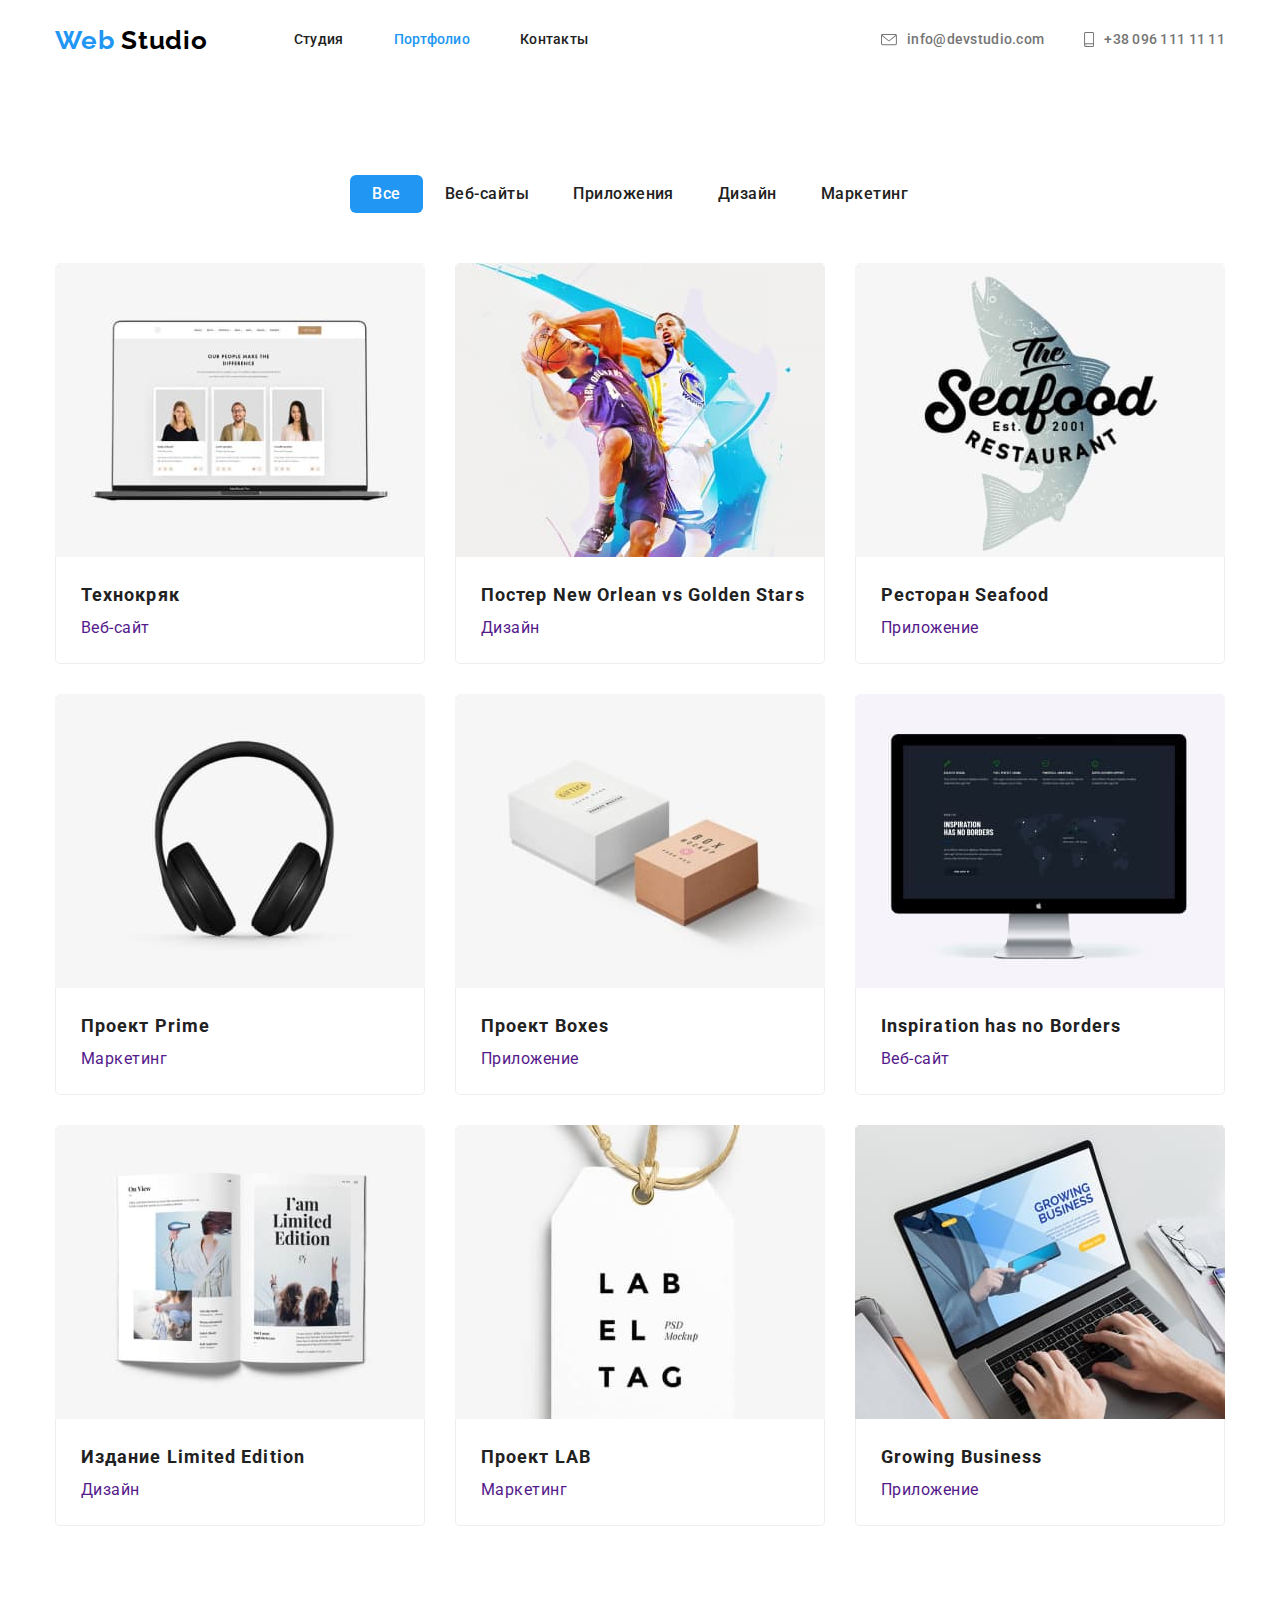
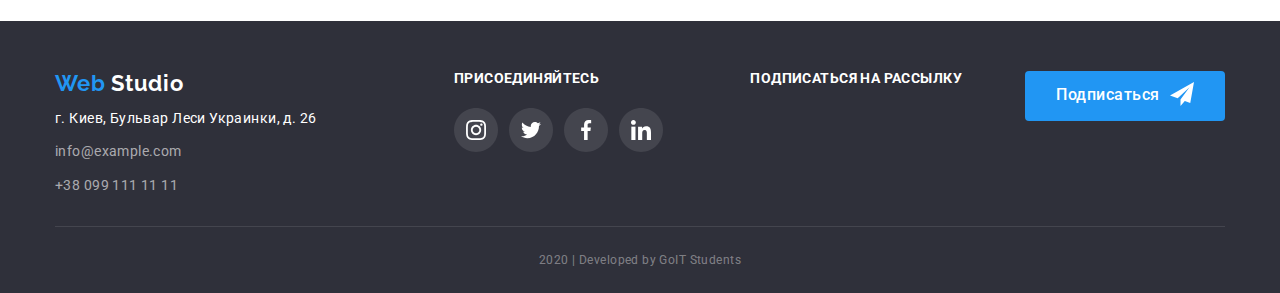
==== portfolio.html @ cca40d56 "постоянные клиенты на svg" ====
<!DOCTYPE html>
<html lang="ru">
  <head>
    <meta charset="UTF-8" />
    <meta name="viewport" content="width=device-width, initial-scale=1.0" />
    <title>Portfoliot</title>
    <link
      href="https://fonts.googleapis.com/css?family=Raleway:400,700&display=swap&subset=cyrillic"
      rel="stylesheet"
    />
    <link
      href="https://fonts.googleapis.com/css?family=Roboto:400,500,700,900&display=swap&subset=cyrillic"
      rel="stylesheet"
    />
    <link
      rel="stylesheet"
      href="https://cdnjs.cloudflare.com/ajax/libs/modern-normalize/0.6.0/modern-normalize.min.css"
    />

    <link rel="stylesheet" href="./css/main.css" />
  </head>

  <body>
    <!--шапка сайта-->
    <header>
      <div class="container main-nav">
        <nav class="logo-nav">
          <a href="./index.html" class="logo"
            ><span class="blue-logo">Web</span> Studio</a
          >
          <ul class="list site-nav">
            <li class="item"><a href="index.html" class="link">Студия</a></li>
            <li class="item">
              <a href="./portfolio.html" class="link current">Портфолио</a>
            </li>
            <li class="item"><a href="" class="link">Контакты</a></li>
          </ul>
        </nav>
        <ul class="list auth-nav">
          <li class="item">
            <!-- <img src="./images/envelope.svg" alt="Конверт" /> -->
            <a href="mailto:info@devstudio.com" class="link">
              <svg class="icon icon-envelope">
                <use href="./images/sprite.svg#icon-envelope"></use>
              </svg>
              info@devstudio.com
            </a>
          </li>
          <li class="item">
            <!-- <img src="./images/smartphone.svg" alt="Smartphone" /> -->
            <a href="tel:+380961111111" class="link">
              <svg class="icon icon-smartphone">
                <use href="./images/sprite.svg#icon-smartphone"></use>
              </svg>
              +38 096 111 11 11
            </a>
          </li>
        </ul>
      </div>
    </header>
    <main class="main-portfolio">
      <!-- потом сделаем невидтмым -->
      <!-- <h1 style="display: none;">Наши проекты</h1> -->
      <section>
        <!-- Фильтры -->
        <ul class="list container button-filter">
          <li><button type="button" class="button primary">Все</button></li>
          <li>
            <button type="button" class="button secondary">Веб-сайты</button>
          </li>
          <li>
            <button type="button" class="button secondary">Приложения</button>
          </li>
          <li>
            <button type="button" class="button secondary">Дизайн</button>
          </li>
          <li>
            <button type="button" class="button secondary">Маркетинг</button>
          </li>
        </ul>
        <!-- Проекты -->
        <ul class="list container projects">
          <li class="project-item">
            <a href="">
              <img src="./images/project-1.jpg" alt="laptop" width="370" />
              <div>
                <h2 class="project-title">Технокряк</h2>
                <p class="kind-work">Веб-сайт</p>
                <p class="description-project visually-hidden">
                  Технокряк это современная площадка распространения
                  коронавируса. Компании используют эту платформу для цифрового
                  шпионажа и атак на защищённые сервера конкурентов.
                </p>
              </div>
            </a>
          </li>
          <li class="project-item">
            <a href="">
              <img src="./images/project-2.jpg" alt="<Баскетбол>" width="370" />
              <div>
                <h2 class="project-title">Постер New Orlean vs Golden Stars</h2>
                <p class="kind-work">Дизайн</p>
                <p class="description-project visually-hidden">
                  Технокряк это современная площадка распространения
                  коронавируса. Компании используют эту платформу для цифрового
                  шпионажа и атак на защищённые сервера конкурентов.
                </p>
              </div>
            </a>
          </li>
          <li class="project-item">
            <a href="">
              <img
                src="./images/project-3.jpg"
                alt="logo Seafood"
                width="370"
              />
              <div>
                <h2 class="project-title">Ресторан Seafood</h2>
                <p class="kind-work">Приложение</p>
                <p class="description-project visually-hidden">
                  Технокряк это современная площадка распространения
                  коронавируса. Компании используют эту платформу для цифрового
                  шпионажа и атак на защищённые сервера конкурентов.
                </p>
              </div>
            </a>
          </li>
          <li class="project-item">
            <a href="">
              <img src="./images/project-4.jpg" alt="Наушники" width="370" />
              <div>
                <h2 class="project-title">Проект Prime</h2>
                <p class="kind-work">Маркетинг</p>
                <p class="description-project visually-hidden">
                  Технокряк это современная площадка распространения
                  коронавируса. Компании используют эту платформу для цифрового
                  шпионажа и атак на защищённые сервера конкурентов.
                </p>
              </div>
            </a>
          </li>
          <li class="project-item">
            <a href="">
              <img src="./images/project-5.jpg" alt="Коробки" width="370" />
              <div>
                <h2 class="project-title">Проект Boxes</h2>
                <p class="kind-work">Приложение</p>
                <p class="description-project visually-hidden">
                  Технокряк это современная площадка распространения
                  коронавируса. Компании используют эту платформу для цифрового
                  шпионажа и атак на защищённые сервера конкурентов.
                </p>
              </div>
            </a>
          </li>
          <li class="project-item">
            <a href="">
              <img src="./images/project-6.jpg" alt="Монитор" width="370" />
              <div>
                <h2 class="project-title">Inspiration has no Borders</h2>
                <p class="kind-work">Веб-сайт</p>
                <p class="description-project visually-hidden">
                  Технокряк это современная площадка распространения
                  коронавируса. Компании используют эту платформу для цифрового
                  шпионажа и атак на защищённые сервера конкурентов.
                </p>
              </div>
            </a>
          </li>
          <li class="project-item">
            <a href="">
              <img
                src="./images/project-7.jpg"
                alt="Открытая книга"
                width="370"
              />
              <div>
                <h2 class="project-title">Издание Limited Edition</h2>
                <p class="kind-work">Дизайн</p>
                <p class="description-project visually-hidden">
                  Технокряк это современная площадка распространения
                  коронавируса. Компании используют эту платформу для цифрового
                  шпионажа и атак на защищённые сервера конкурентов.
                </p>
              </div>
            </a>
          </li>
          <li class="project-item">
            <a href="">
              <img src="./images/project-8.jpg" alt="Стикер" width="370" />
              <div>
                <h2 class="project-title">Проект LAB</h2>
                <p class="kind-work">Маркетинг</p>
                <p class="description-project visually-hidden">
                  Технокряк это современная площадка распространения
                  коронавируса. Компании используют эту платформу для цифрового
                  шпионажа и атак на защищённые сервера конкурентов.
                </p>
              </div>
            </a>
          </li>
          <li class="project-item">
            <a href="">
              <img
                src="./images/project-9.jpg"
                alt="Руки на клаве"
                width="370"
              />
              <div>
                <h2 class="project-title">Growing Business</h2>
                <p class="kind-work">Приложение</p>
                <p class="description-project visually-hidden">
                  Технокряк это современная площадка распространения
                  коронавируса. Компании используют эту платформу для цифрового
                  шпионажа и атак на защищённые сервера конкурентов.
                </p>
              </div>
            </a>
          </li>
        </ul>
      </section>
    </main>
    <footer>
      <div class="container basement">
        <section>
          <a href="./index.html" class="logo">
            <h3 class="down"><span class="blue-logo">Web</span> Studio</h3>
          </a>
          <address>
            <p>г. Киев, Бульвар Леси Украинки, д. 26</p>
            <p class="link-color">
              <a href="mailto:info@example.com">info@example.com</a>
            </p>
            <p class="link-color">
              <a href="tel:+380991111111">+38 099 111 11 11</a>
            </p>
          </address>
        </section>
        <section>
          <h3 class="follow">присоединяйтесь</h3>
          <ul class="list network-icon">
            <li class="item">
              <a
                href="https://www.instagram.com/"
                aria-label="Ссылка на Instagram"
                target="_blank"
                ><img src="./images/instagram2.svg" alt="Instagram"
              /></a>
            </li>
            <li class="item">
              <a
                href="https://www.twitter.com/"
                aria-label="Ссылка на Twitter"
                target="_blank"
                ><img src="./images/twitter-3.svg" alt="twitter"
              /></a>
            </li>
            <li class="item">
              <a
                href="https://www.facebook.com/"
                aria-label="Ссылка на Facebook"
                target="_blank"
                ><img src="./images/facebook2.svg" alt="facebook"
              /></a>
            </li>
            <li class="item">
              <a
                href="https://www.linkedin.com/"
                aria-label="Ссылка на LinkedIn"
                target="_blank"
                ><img src="./images/linkedin2.svg" alt="linkedin"
              /></a>
            </li>
          </ul>
        </section>
        <section class="join">
          <h3 class="follow">подписаться на рассылку</h3>
          <button type="button" class="button primary button-f">
            <span class="batton-port">Подписаться</span
            ><img src="./images/icon-twitter.svg" alt="plane" />
          </button>
        </section>
      </div>

      <p class="copiright">2020 | Developed by GoIT Students</p>
    </footer>
  </body>
</html>
---- css/main.css ----
html {
  box-sizing: border-box;
}
*,
*::before,
*::after {
  box-sizing: border-box;
}
:root {
  --primary-text-color: #757575;
  --title-text-color: #212121;
  --accent-color: #2196f3;
  --primary-white-color: #ffffff;
  --logo-black-color: #000000;
  --background-color: rgba(47, 48, 58, 0.8);
  --background-color-project: rgba(33, 150, 243, 0.9);
  --copiright--color: rgba(255, 255, 255, 0.4);
  --link-contacts-color: rgba(255, 255, 255, 0.6);
  --border-secondary-color: #afb1b8;
}

body {
  margin: 0;

  background-color: var(--primary-white-color);
  color: var(--primary-text-color);

  font-family: Roboto, sans-serif;
  font-weight: 400;
  font-size: 14px;
  line-height: 1.71;
  letter-spacing: 0.03em;
}

footer {
  padding-bottom: 21px;

  margin-left: auto;
  margin-right: auto;
  /* width: 1230px; */

  background-color: #2f303a;
}
a {
  text-decoration: none;
}

/* Site nav */
.list.site-nav {
  display: flex;
  align-items: center;
}

.site-nav .link {
  display: block;
  padding-top: 32px;
  padding-bottom: 32px;

  color: var(--title-text-color);

  font-weight: 500;
  font-size: 14px;
  line-height: 1.14;
  letter-spacing: 0.02em;
}

/* .site-nav .item {
  background-color: tomato;
} */
.site-nav .item:not(:last-child) {
  margin-right: 50px;
}
.list.auth-nav a.link {
  vertical-align: text-top;
}

.site-nav .link:hover,
.site-nav .link:focus {
  color: var(--accent-color);
}

.site-nav .link.current {
  color: var(--accent-color);
}
img {
  margin: 0;
  /* margin-bottom: -7px; */
}

.list {
  margin-top: 0;
  margin-bottom: 0;
  padding: 0;

  list-style: none;
}

.container {
  margin-left: auto;
  margin-right: auto;
  padding: 0;
  width: 1200px;
  padding-left: 15px;
  padding-right: 15px;
  /* outline: 2px solid tomato; */
}

.logo {
  color: var(--logo-black-color);

  font-family: Raleway, sans-serif;
  font-weight: 700;
  font-size: 26px;
  line-height: 1.19;
  letter-spacing: 0.03em;
}
.logo-nav > .logo {
  margin-right: 86px;
}

.blue-logo {
  color: var(--accent-color);
}
.logo:hover {
  color: var(--accent-color);
}
.title {
  margin-top: 0;
  margin-bottom: 0;

  color: var(--title-text-color);

  font-weight: 700;
  font-size: 14px;
  line-height: 1.42;
  letter-spacing: 0.03em;
  text-transform: uppercase;
}

.list p {
  margin-top: 0;
  margin-bottom: 0;
}

/* Hero */

.hero {
  text-align: center;

  max-width: 1600px;
  height: 600px;
  margin-left: auto;
  margin-right: auto;
  background-image: linear-gradient(
      to right,
      rgba(47, 48, 58, 0.8),
      rgba(47, 48, 58, 0.8)
    ),
    url("../images/overlay-img.jpg");
  background-repeat: no-repeat;
  background-position: center;
  background-size: cover;
  /* background-color: grey; */
}
.hero > div {
  margin-left: auto;
  margin-right: auto;
  padding-top: 200px;
  padding-bottom: 200px;

  width: 1200 px;
}

.hero-title {
  margin-top: 0;
  margin-bottom: 40px;

  color: var(--primary-white-color);

  font-weight: 900;
  font-size: 44px;
  line-height: 1.36;
  /* text-align: center; */
  letter-spacing: 0.06em;
  text-transform: uppercase;
}

.hero-button.primary {
  display: inline-block;
  border: 1px solid transparent;
  border-radius: 4px;
  padding: 11px 34px;

  min-width: 200px;
  height: 50px;

  color: var(--primary-white-color);
  background-color: var(--accent-color);
  border: none;

  font-weight: 700;
  font-size: 16px;
  line-height: 1.87;
  letter-spacing: 0.06em;
}

/* auth-nav */

.auth-nav .item {
  display: block;
  margin-right: 30px;
}
.auth-nav .item:last-child {
  margin-right: 0;
}

.auth-nav {
  display: flex;
  align-items: center;

  font-weight: 500;
  font-size: 14px;
  line-height: 1.14;
  letter-spacing: 0.02em;
}
.auth-nav .link {
  display: flex;
  align-items: center;

  fill: var(--primary-text-color);
  color: var(--primary-text-color);
  margin-left: 10px;
  padding-top: 32px;
  padding-bottom: 32px;
}

.icon {
  margin-right: 10px;
}

.auth-nav .link:hover {
  color: var(--accent-color);
  fill: var(--accent-color);
}

.icon-envelope {
  width: 16px;
  height: 12px;
}
.icon-smartphone {
  width: 10px;
  height: 15px;
}
.icon-features {
  width: 70px;
  height: 70px;

    display: block;
    margin-left: auto;
  margin-right: auto;
  margin-bottom: 55px;
}
/* .img-hover {
  width: 278px;
  height: 120px;
  border-radius: 4px;
  bottom: auto;
  display: inline-block;
  margin-bottom: 30px; */
  /* text-align: center; */
}

/* .img-hover:hover {
  background-color: var(--accent-color);
} */
.img-hover > img {
  display: inline-block;
  padding: 25px 104px;
}

main section:nth-child(2) {
  padding-top: 94px;
  padding-bottom: 94px;
}
.features-li {
  display: flex;
  justify-content: space-between;
  align-items: center;

  padding-top: 25px;
}
.title.big {
  margin-bottom: 55px;

  font-weight: 700;
  font-size: 36px;
  line-height: 1.17;
  text-align: center;
  letter-spacing: 0.03em;
}

.works img {
  display: block;
}

.applications {
  margin-top: 0px;
  margin-bottom: 0;
  padding-top: 25px;
  padding-bottom: 25px;
  border-bottom-left-radius: 4px;
  border-bottom-right-radius: 4px;

  color: var(--primary-white-color);
  background-color: var(--background-color);

  font-weight: 700;
  font-size: 14px;
  line-height: 1.14;
  text-align: center;
  letter-spacing: 0.03em;
  text-transform: uppercase;
}
.features-li li {
  width: 278px;
}
.features-title {
  /* visibility: hidden; */
  margin-top: 0;
  margin-bottom: 0;
}
.title-item {
  margin-bottom: 15px;
}

main section:nth-child(3) {
  padding-bottom: 94px;
}

.works {
  display: flex;
  align-items: center;
  justify-content: space-between;
}
.works > li {
  width: 370px;
}

main section:nth-child(4) {
  padding-top: 94px;
  padding-bottom: 94px;
}

.our-team {
  display: flex;
  justify-content: space-between;
  align-items: center;
}
.title.big.team {
  margin-bottom: 60px;
}

.employer {
  padding-bottom: 30px;
  /* height: 422px; */
  width: 270px;
  text-align: center;

  box-shadow: 0px 2px 1px rgba(0, 0, 0, 0.2), 0px 1px 1px rgba(0, 0, 0, 0.14),
    0px 1px 3px rgba(0, 0, 0, 0.12);
  border-radius: 4px;
}

.employer > img {
  margin-bottom: 30px;
}

.title.teamate {
  margin-bottom: 10px;

  font-weight: 500;
  font-size: 16px;
  line-height: 1.19;
  letter-spacing: 0.03em;
}

.social-nets {
  display: flex;
  align-items: center;
  justify-content: space-evenly;
}
.net-image{
  display: flex;
  align-items: center;
  justify-content: center;
  width: 44px;
  height: 44px;
  background-color: transparent;
  fill: #afb1b8;

  border-radius: 50%;
  }
.icon-socialnet{
    width: 20px;
    height: 20px;
  }
.social-nets .net-image:hover{
  background-color: #2196F3;
  fill: #fff;
}
main section:nth-child(5) {
  padding-top: 94px;
  padding-bottom: 94px;
}
.client-list {
  display: flex;
  align-items: center;
  justify-content: space-between;
}
.title.big.clients {
  margin-bottom: 55px;
}

.client-list .item .item__link {
  display: flex;
  align-items: center;
  justify-content: center;

  border: 1px solid;
  border-color: var(--border-secondary-color);
  fill:var(--border-secondary-color) ;
  border-radius: 4px;

  width: 170px;
  height: 90px;
 }
 .client-list .item .item__link:hover{
fill: var(--accent-color);
border-color:var(--accent-color) ;
 }
.icon-logo-1{
  width: 45px;
}
.icon-logo-2{
  width: 40px;
}
.icon-logo-3{
  width: 41px;
}
.icon-logo-4{
  width: 80px;
}
.icon-logo-5{
  width: 59px;
}
.icon-logo-6{
  width: 89px;
}


.basement {
  display: flex;
  justify-content: space-between;

  padding-top: 50px;
  
  margin-bottom: 28px;
}

.cl footer a,
p,
h3 {
  margin-top: 0px;
  margin-bottom: 0px;
}

h3.down {
  margin-bottom: 10px;

  color: var(--primary-white-color);

  font-size: 22px;
  line-height: 1.18;
}
address {
  font-style: normal;
}

/* Работает */
address p {
  margin-bottom: 10px;
}
address p:first-child {
  color: var(--primary-white-color);
}
address p:last-child {
  margin-bottom: 0px;

  color: var(--primary-white-color);
}
.basement section:nth-child(2) {
  margin-right: -50px;
}

.network-icon {
  display: flex;
  align-items: center;
}
.network-icon .item:not(:last-child) {
  margin-right: 11px;
}
.link-color a {
  font-family: Roboto;
  font-weight: 400;
  font-size: 14px;
  line-height: 1.71;
  letter-spacing: 0.03em;

  color: var(--link-contacts-color);
}
.join {
  display: flex;
  /* align-items: center; */
}
.follow {
  margin-bottom: 21px;
  margin-top: 0px;
  margin-right: 63px;

  color: var(--primary-white-color);

  font-weight: 700;
  font-size: 14px;
  line-height: 1.14;
  letter-spacing: 0.03em;
  text-transform: uppercase;
}
.follow-sign {
  margin-bottom: 0px;
}
.copiright {
  padding-top: 21px;

  font-size: 12px;
  line-height: 2;
  text-align: center;

  color: var(--copiright--color);
}
footer > p {
  border-top: 1px solid rgba(255, 255, 255, 0.1);
  max-width: 1170px;
  margin-left: auto;
  margin-right: auto;
}

.project-item {
  margin-bottom: 30px;
  /* padding-bottom: 20px; */
  width: 370px;
  /* height: 404px; */
  /* border-radius: 5px;
  border: 1px solid#EEEEEE; */
}
.project-item:hover {
  box-shadow: 1px 4px 6px rgba(0, 0, 0, 0.16), 0px 4px 4px rgba(0, 0, 0, 0.06),
    0px 1px 1px rgba(0, 0, 0, 0.12);
}
.project-item div {
  border-bottom-left-radius: 5px;
  border-bottom-right-radius: 5px;
  border-bottom: 1px solid#EEEEEE;
  border-right: 1px solid#EEEEEE;
  border-left: 1px solid#EEEEEE;
  padding-top: 20px;
  padding-bottom: 20px;
}

.project-title {
  margin-bottom: 5px;
  margin-left: 25px;

  color: var(--title-text-color);

  font-weight: 700;
  font-size: 18px;
  line-height: 2;
  letter-spacing: 0.06em;
}
.project-item h2.project-title {
  margin-top: 0px;
  margin-bottom: 0;
}
.project-item img {
  display: block;
  /* margin-bottom: 20px; */
}

p.kind-work {
  margin-left: 25px;

  font-size: 16px;
  line-height: 1.87;
  letter-spacing: 0.03em;
}
.description-project {
  /* visibility: hidden; */

  margin-left: 25px;

  color: var(--primary-white-color);
  background-color: var(--background-color-project);
}
/* Button */

.button {
  display: inline-block;
  border: 1px solid transparent;
  border-radius: 6px;
  padding: 6px 22px;
  min-width: 73px;

  color: var(--title-text-color);
  background-color: var(--primary-white-color);
}

.button.primary {
  color: var(--primary-white-color);
  background-color: var(--accent-color);
  border: none;

  font-weight: 500;
  font-size: 16px;
  line-height: 1.62;
  text-align: center;
  letter-spacing: 0.03em;
}

.button.secondary {
  color: var(--title-text-color);
  background-color: var(--primary-white-color);
  border: none;

  font-family: Roboto;
  font-weight: 500;
  font-size: 16px;
  line-height: 1.62;
  text-align: center;
  letter-spacing: 0.03em;
}
.button-f {
  display: inline-block;
  border: 1px solid transparent;
  border-radius: 4px;
  padding: 11px 25px;

  width: 200px;
  height: 50px;

  color: var(--primary-white-color);
  border: none;

  font-family: Roboto;
  font-weight: 900;
  font-size: 16px;
  line-height: 1.87;
  letter-spacing: 0.06em;
}
.batton-port {
  /* display: inline-block;
  margin-bottom: -10px; */
  vertical-align: top;
  margin-right: 10px;
}
.list .profession {
  margin-bottom: 30px;

  font-size: 16px;
  line-height: 1.19;
}
/* Main nav */

.main-nav {
  display: flex;
  align-items: center;
  justify-content: space-between;
}
.logo-nav {
  display: flex;
  align-items: center;
}
/* кнопки выбора фильтрв */
.button-filter {
  display: flex;
  align-items: center;
  justify-content: center;

  margin-bottom: 50px;
}

/* проекты */
.projects {
  display: flex;
  flex-wrap: wrap;
  align-items: stretch;
  justify-content: space-between;
}
main.main-portfolio {
  margin-top: 95px;
  margin-bottom: 95px;
  padding: 0;
}
.projects .project-item:nth-last-child(-n + 3) {
  margin-bottom: 0px;
}

/* Убирает єлемент из потока и прячет его */
.visually-hidden {
  position: absolute;
  width: 1px;
  height: 1px;
  margin: -1px;
  padding: 0;
  overflow: hidden;
  border: 0;
  clip: rect(0 0 0 0);
}
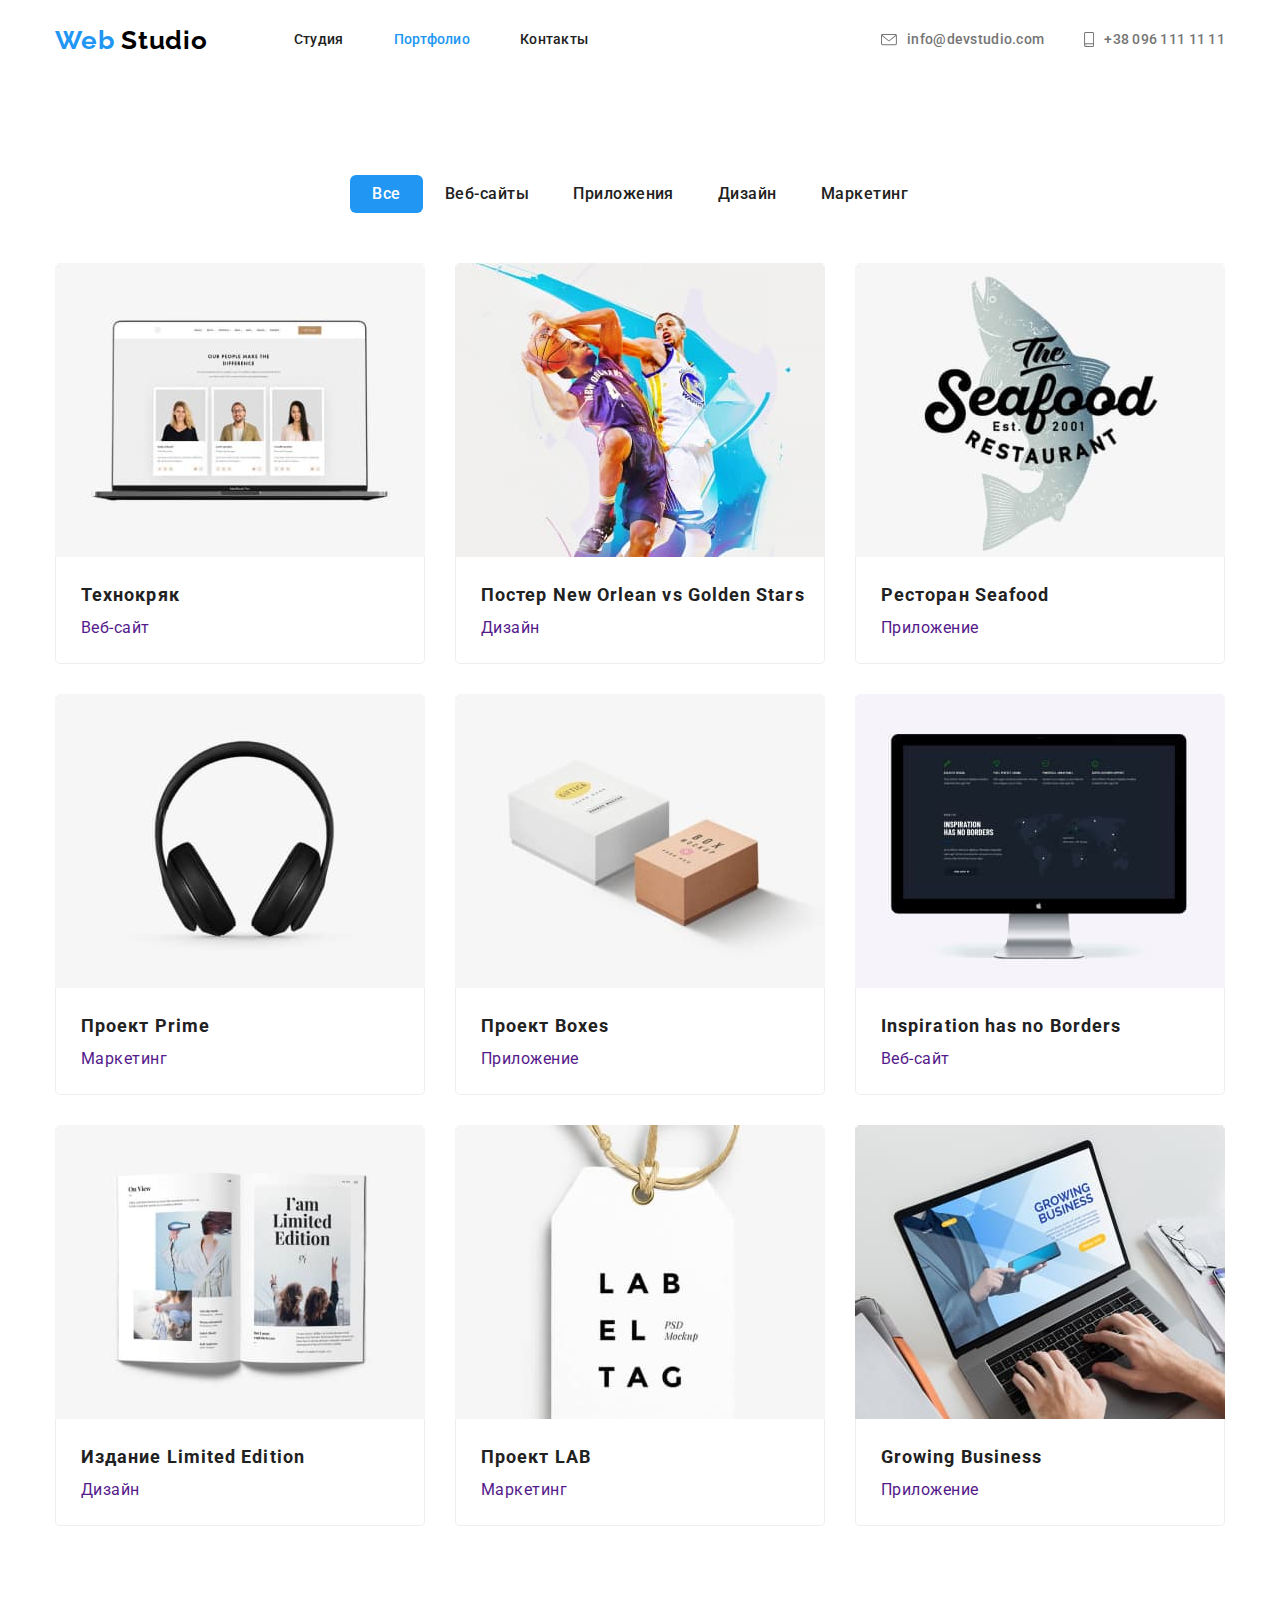
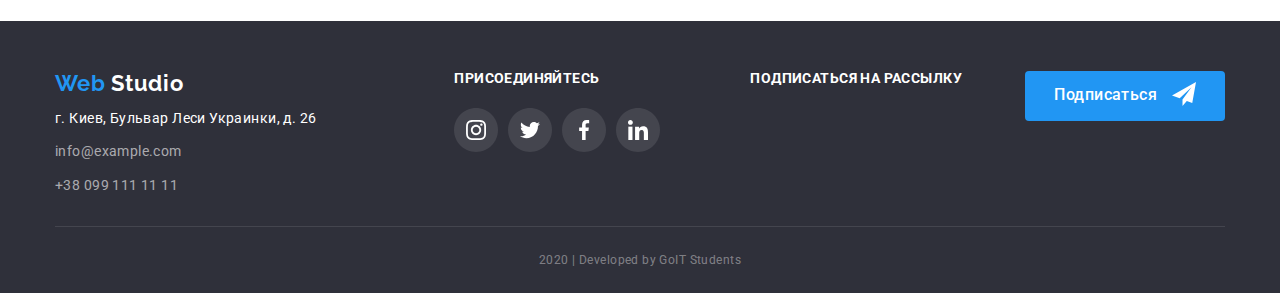
==== commit 2913b1f8: "svg finish" ====
--- a/portfolio.html
+++ b/portfolio.html
@@ -277,8 +277,10 @@
         <section class="join">
           <h3 class="follow">подписаться на рассылку</h3>
           <button type="button" class="button primary button-f">
-            <span class="batton-port">Подписаться</span
-            ><img src="./images/icon-twitter.svg" alt="plane" />
+            <span class="batton-port">Подписаться</span>
+            <svg class="icon-icon-send">
+              <use href="./images/sprite.svg#icon-icon-send"></use>
+            </svg>
           </button>
         </section>
       </div>
--- a/css/main.css
+++ b/css/main.css
@@ -357,12 +357,12 @@
   align-items: center;
 }
 .title.big.team {
-  margin-bottom: 60px;
+  margin-bottom: 50px;
 }
 
 .employer {
-  padding-bottom: 30px;
-  /* height: 422px; */
+  padding-bottom: 24px;
+  
   width: 270px;
   text-align: center;
 
@@ -461,7 +461,7 @@
 .basement {
   display: flex;
   justify-content: space-between;
-
+  
   padding-top: 50px;
   
   margin-bottom: 28px;
@@ -507,8 +507,19 @@
   align-items: center;
 }
 .network-icon .item:not(:last-child) {
-  margin-right: 11px;
-}
+  margin-right: 10px;
+}
+.net-image-footer{
+  display: flex;
+  align-items: center;
+  justify-content: center;
+  width: 44px;
+  height: 44px;
+  background-color: rgba(255, 255, 255, 0.1);
+  fill: #ffffff;
+
+  border-radius: 50%;
+  }
 .link-color a {
   font-family: Roboto;
   font-weight: 400;
@@ -534,6 +545,10 @@
   line-height: 1.14;
   letter-spacing: 0.03em;
   text-transform: uppercase;
+}
+.icon-icon-send{
+  width: 24px;
+  height: 24px;
 }
 .follow-sign {
   margin-bottom: 0px;
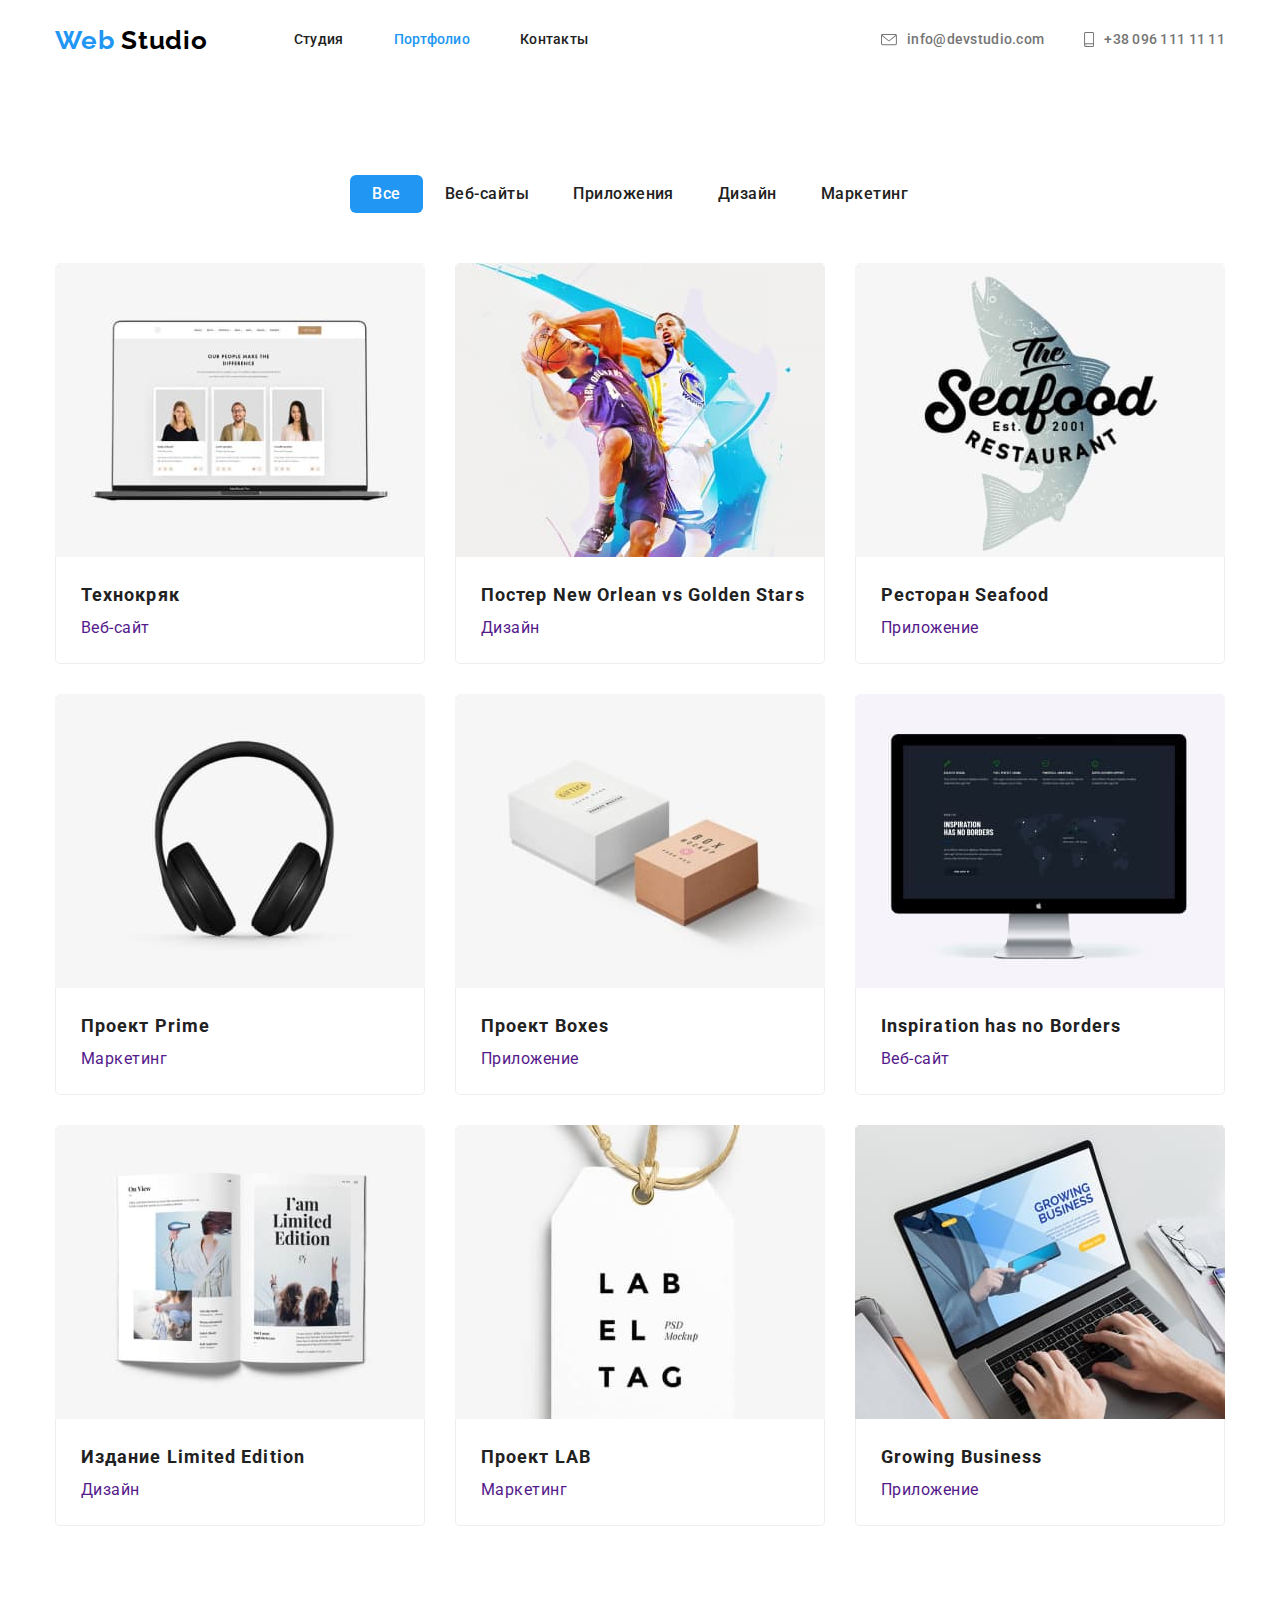
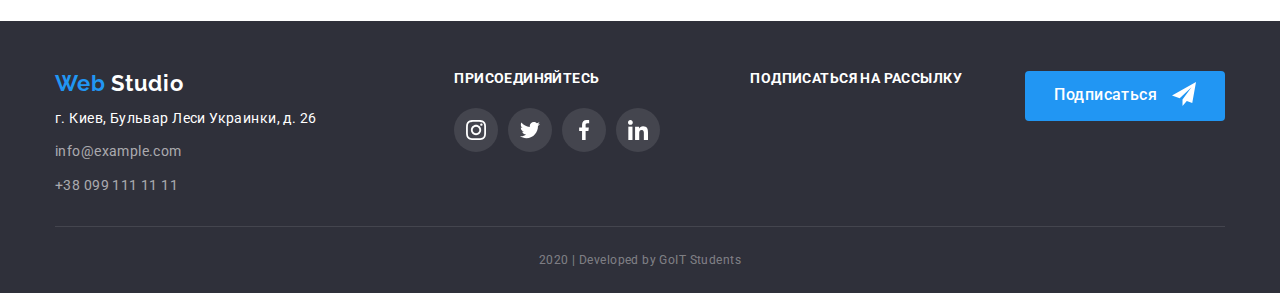
==== commit 03470fde: "опять" ====
--- a/portfolio.html
+++ b/portfolio.html
@@ -240,37 +240,62 @@
         <section>
           <h3 class="follow">присоединяйтесь</h3>
           <ul class="list network-icon">
-            <li class="item">
+            <li class="item social-nets">
               <a
                 href="https://www.instagram.com/"
                 aria-label="Ссылка на Instagram"
                 target="_blank"
-                ><img src="./images/instagram2.svg" alt="Instagram"
-              /></a>
+                class="net-image-footer"
+              >
+                <svg class="icon-socialnet">
+                  <use
+                    href="./images/sprite.svg#icon-instagram"
+                    alt="instagram"
+                  ></use>
+                </svg>
+              </a>
             </li>
             <li class="item">
               <a
                 href="https://www.twitter.com/"
                 aria-label="Ссылка на Twitter"
                 target="_blank"
-                ><img src="./images/twitter-3.svg" alt="twitter"
-              /></a>
+                class="net-image-footer"
+                ><svg class="icon-socialnet">
+                  <use
+                    href="./images/sprite.svg#icon-twitter"
+                    alt="twitter"
+                  ></use>
+                </svg>
+              </a>
             </li>
             <li class="item">
               <a
                 href="https://www.facebook.com/"
                 aria-label="Ссылка на Facebook"
                 target="_blank"
-                ><img src="./images/facebook2.svg" alt="facebook"
-              /></a>
+                class="net-image-footer"
+                ><svg class="icon-socialnet">
+                  <use
+                    href="./images/sprite.svg#icon-facebook"
+                    alt="facebook"
+                  ></use>
+                </svg>
+              </a>
             </li>
             <li class="item">
               <a
                 href="https://www.linkedin.com/"
                 aria-label="Ссылка на LinkedIn"
                 target="_blank"
-                ><img src="./images/linkedin2.svg" alt="linkedin"
-              /></a>
+                class="net-image-footer"
+                ><svg class="icon-socialnet">
+                  <use
+                    href="./images/sprite.svg#icon-linkedin"
+                    alt="linkedin"
+                  ></use>
+                </svg>
+              </a>
             </li>
           </ul>
         </section>
--- a/css/main.css
+++ b/css/main.css
@@ -520,6 +520,9 @@
 
   border-radius: 50%;
   }
+.net-image-footer:hover{
+    background-color: var(--accent-color);
+  }
 .link-color a {
   font-family: Roboto;
   font-weight: 400;
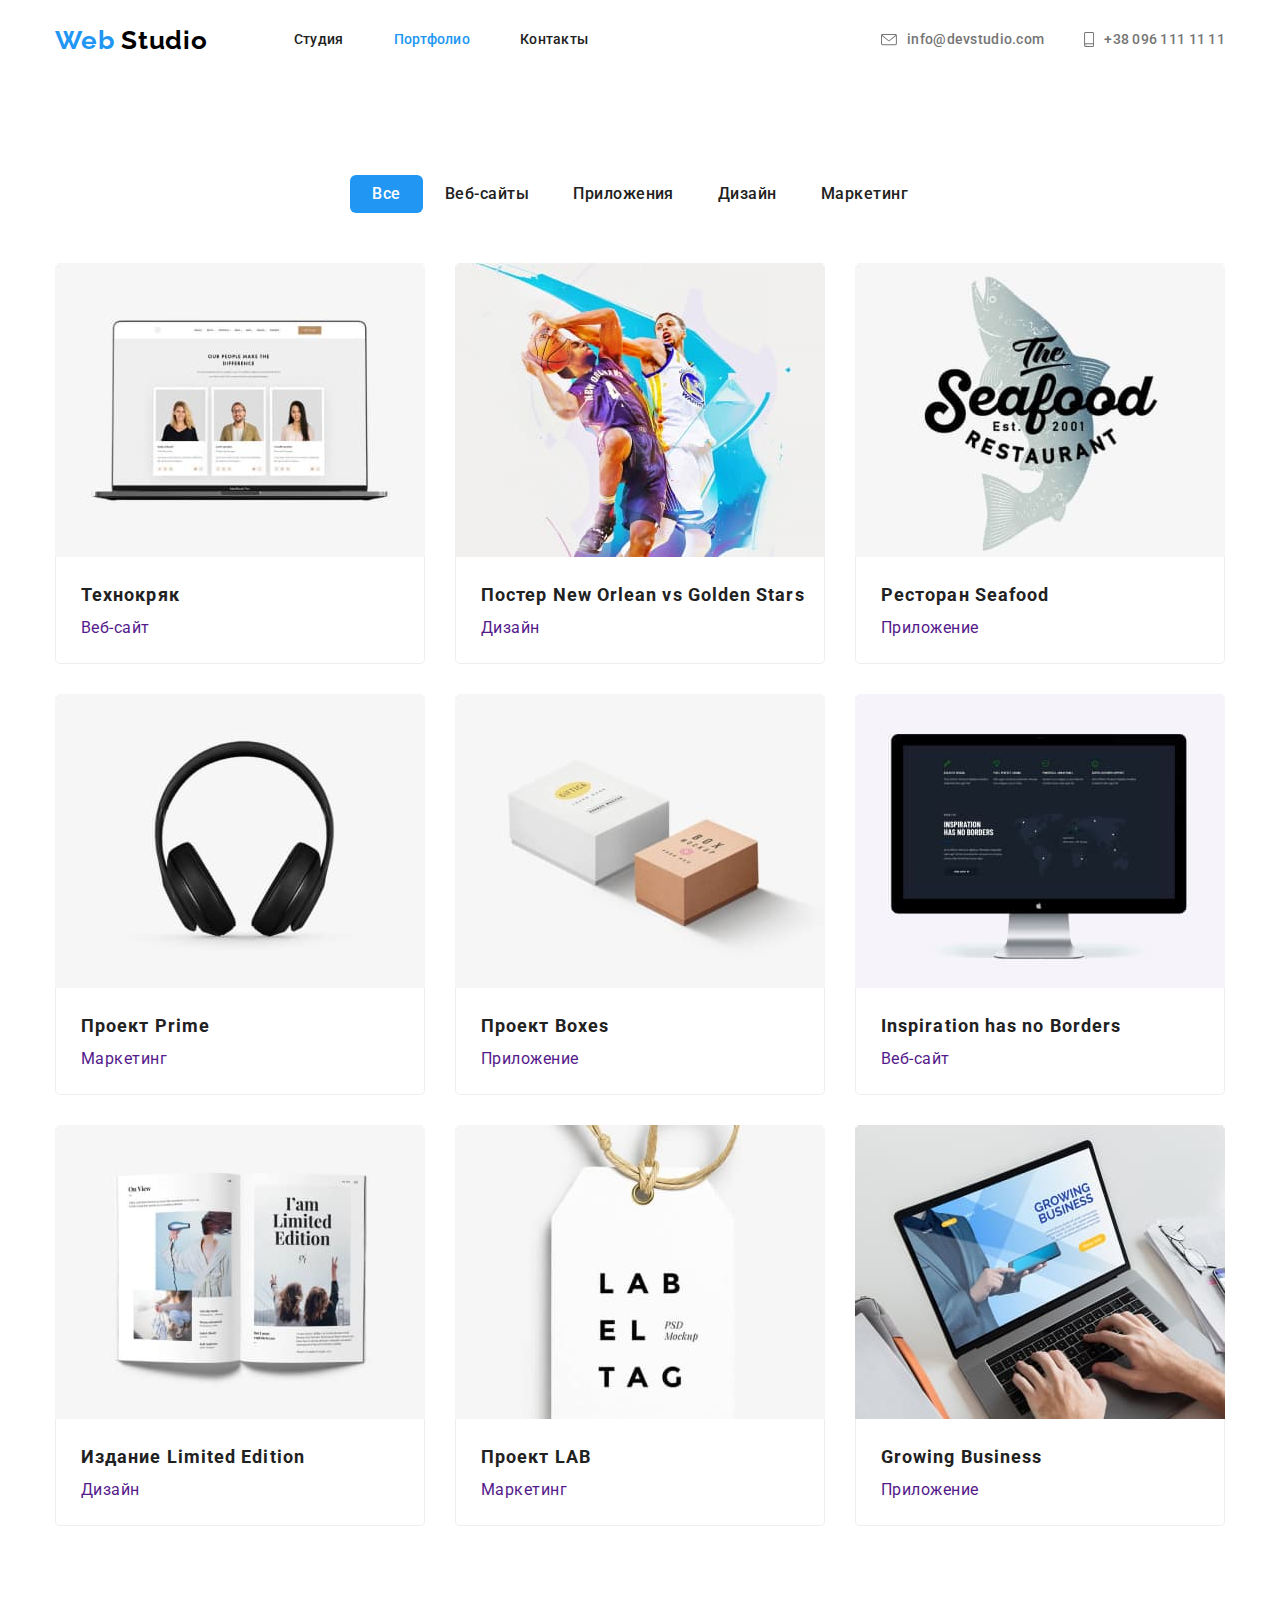
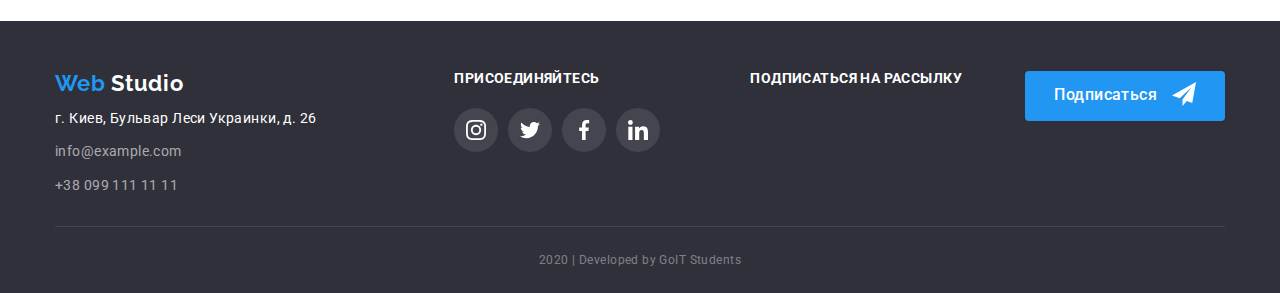
==== commit f75c5a0c: "после валидатора" ====
--- a/portfolio.html
+++ b/portfolio.html
@@ -248,10 +248,7 @@
                 class="net-image-footer"
               >
                 <svg class="icon-socialnet">
-                  <use
-                    href="./images/sprite.svg#icon-instagram"
-                    alt="instagram"
-                  ></use>
+                  <use href="./images/sprite.svg#icon-instagram"></use>
                 </svg>
               </a>
             </li>
@@ -262,10 +259,7 @@
                 target="_blank"
                 class="net-image-footer"
                 ><svg class="icon-socialnet">
-                  <use
-                    href="./images/sprite.svg#icon-twitter"
-                    alt="twitter"
-                  ></use>
+                  <use href="./images/sprite.svg#icon-twitter"></use>
                 </svg>
               </a>
             </li>
@@ -276,10 +270,7 @@
                 target="_blank"
                 class="net-image-footer"
                 ><svg class="icon-socialnet">
-                  <use
-                    href="./images/sprite.svg#icon-facebook"
-                    alt="facebook"
-                  ></use>
+                  <use href="./images/sprite.svg#icon-facebook"></use>
                 </svg>
               </a>
             </li>
@@ -290,10 +281,7 @@
                 target="_blank"
                 class="net-image-footer"
                 ><svg class="icon-socialnet">
-                  <use
-                    href="./images/sprite.svg#icon-linkedin"
-                    alt="linkedin"
-                  ></use>
+                  <use href="./images/sprite.svg#icon-linkedin"></use>
                 </svg>
               </a>
             </li>
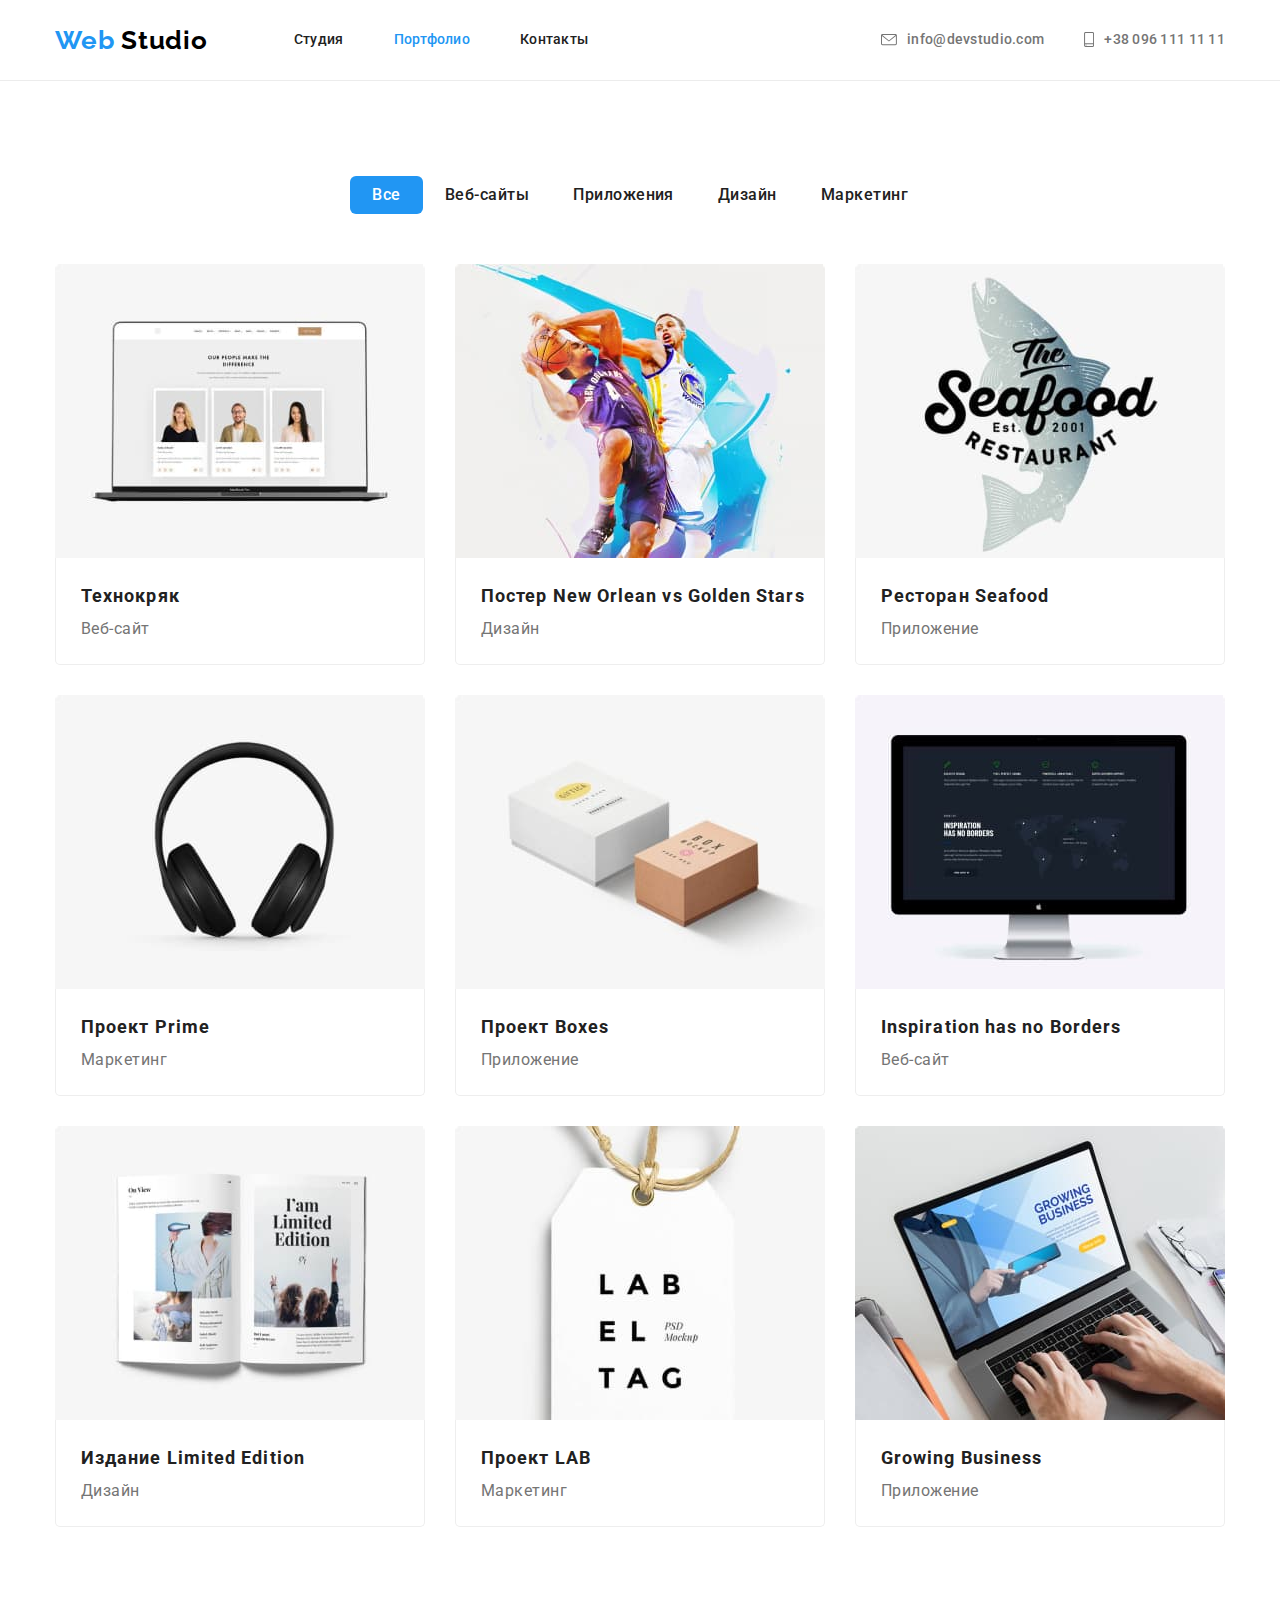
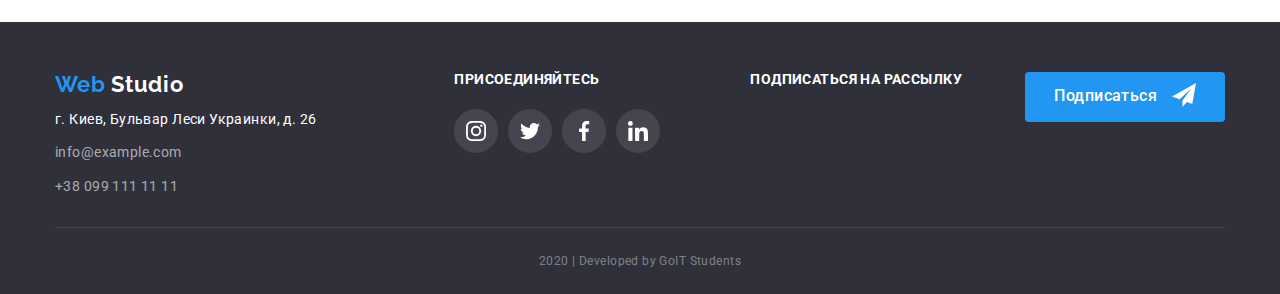
==== commit f32e1854: "2" ====
--- a/portfolio.html
+++ b/portfolio.html
@@ -22,7 +22,7 @@
 
   <body>
     <!--шапка сайта-->
-    <header>
+    <header class="header">
       <div class="container main-nav">
         <nav class="logo-nav">
           <a href="./index.html" class="logo"
--- a/css/main.css
+++ b/css/main.css
@@ -17,6 +17,7 @@
   --copiright--color: rgba(255, 255, 255, 0.4);
   --link-contacts-color: rgba(255, 255, 255, 0.6);
   --border-secondary-color: #afb1b8;
+  --background-grey-color: #f5f4fa;
 }
 
 body {
@@ -79,8 +80,24 @@
   color: var(--accent-color);
 }
 
+.bottom-line {
+  position: relative;
+}
+.line {
+  position: absolute;
+  bottom: 0;
+
+  width: 100%;
+  height: 4px;
+  border-radius: 2px;
+
+  background-color: var(--accent-color);
+}
+
 .site-nav .link.current {
   color: var(--accent-color);
+  /* border-bottom: 4px solid var(--accent-color);
+  border-bottom-right-radius: 2px; */
 }
 img {
   margin: 0;
@@ -94,7 +111,9 @@
 
   list-style: none;
 }
-
+.header {
+  border-bottom: 1px solid #ececec;
+}
 .container {
   margin-left: auto;
   margin-right: auto;
@@ -102,7 +121,6 @@
   width: 1200px;
   padding-left: 15px;
   padding-right: 15px;
-  /* outline: 2px solid tomato; */
 }
 
 .logo {
@@ -160,7 +178,6 @@
   background-repeat: no-repeat;
   background-position: center;
   background-size: cover;
-  /* background-color: grey; */
 }
 .hero > div {
   margin-left: auto;
@@ -180,7 +197,7 @@
   font-weight: 900;
   font-size: 44px;
   line-height: 1.36;
-  /* text-align: center; */
+
   letter-spacing: 0.06em;
   text-transform: uppercase;
 }
@@ -251,28 +268,28 @@
   width: 10px;
   height: 15px;
 }
+
+.item-features {
+  display: flex;
+  align-items: center;
+  justify-content: center;
+
+  width: 270px;
+  height: 120px;
+  margin-bottom: 30px;
+
+  border-radius: 4px;
+  background-color: var(--background-grey-color);
+}
 .icon-features {
   width: 70px;
   height: 70px;
 
-    display: block;
-    margin-left: auto;
+  /* display: block; */
+  /* margin-left: auto;
   margin-right: auto;
-  margin-bottom: 55px;
-}
-/* .img-hover {
-  width: 278px;
-  height: 120px;
-  border-radius: 4px;
-  bottom: auto;
-  display: inline-block;
-  margin-bottom: 30px; */
-  /* text-align: center; */
-}
-
-/* .img-hover:hover {
-  background-color: var(--accent-color);
-} */
+  margin-bottom: 55px; */
+}
 .img-hover > img {
   display: inline-block;
   padding: 25px 104px;
@@ -286,8 +303,6 @@
   display: flex;
   justify-content: space-between;
   align-items: center;
-
-  padding-top: 25px;
 }
 .title.big {
   margin-bottom: 55px;
@@ -322,10 +337,9 @@
   text-transform: uppercase;
 }
 .features-li li {
-  width: 278px;
+  width: 270px;
 }
 .features-title {
-  /* visibility: hidden; */
   margin-top: 0;
   margin-bottom: 0;
 }
@@ -362,7 +376,7 @@
 
 .employer {
   padding-bottom: 24px;
-  
+
   width: 270px;
   text-align: center;
 
@@ -389,7 +403,7 @@
   align-items: center;
   justify-content: space-evenly;
 }
-.net-image{
+.net-image {
   display: flex;
   align-items: center;
   justify-content: center;
@@ -399,13 +413,13 @@
   fill: #afb1b8;
 
   border-radius: 50%;
-  }
-.icon-socialnet{
-    width: 20px;
-    height: 20px;
-  }
-.social-nets .net-image:hover{
-  background-color: #2196F3;
+}
+.icon-socialnet {
+  width: 20px;
+  height: 20px;
+}
+.social-nets .net-image:hover {
+  background-color: #2196f3;
   fill: #fff;
 }
 main section:nth-child(5) {
@@ -428,42 +442,47 @@
 
   border: 1px solid;
   border-color: var(--border-secondary-color);
-  fill:var(--border-secondary-color) ;
+  fill: var(--border-secondary-color);
   border-radius: 4px;
 
   width: 170px;
   height: 90px;
- }
- .client-list .item .item__link:hover{
-fill: var(--accent-color);
-border-color:var(--accent-color) ;
- }
-.icon-logo-1{
+}
+.client-list .item .item__link:hover {
+  fill: var(--accent-color);
+  border-color: var(--accent-color);
+}
+.icon-logo-1 {
   width: 45px;
-}
-.icon-logo-2{
+  height: 50px;
+}
+.icon-logo-2 {
   width: 40px;
-}
-.icon-logo-3{
+  height: 52px;
+}
+.icon-logo-3 {
   width: 41px;
-}
-.icon-logo-4{
+  height: 43px;
+}
+.icon-logo-4 {
   width: 80px;
-}
-.icon-logo-5{
+  height: 43px;
+}
+.icon-logo-5 {
   width: 59px;
-}
-.icon-logo-6{
+  height: 47px;
+}
+.icon-logo-6 {
   width: 89px;
-}
-
+  height: 46px;
+}
 
 .basement {
   display: flex;
   justify-content: space-between;
-  
+
   padding-top: 50px;
-  
+
   margin-bottom: 28px;
 }
 
@@ -509,7 +528,7 @@
 .network-icon .item:not(:last-child) {
   margin-right: 10px;
 }
-.net-image-footer{
+.net-image-footer {
   display: flex;
   align-items: center;
   justify-content: center;
@@ -519,10 +538,10 @@
   fill: #ffffff;
 
   border-radius: 50%;
-  }
-.net-image-footer:hover{
-    background-color: var(--accent-color);
-  }
+}
+.net-image-footer:hover {
+  background-color: var(--accent-color);
+}
 .link-color a {
   font-family: Roboto;
   font-weight: 400;
@@ -549,7 +568,7 @@
   letter-spacing: 0.03em;
   text-transform: uppercase;
 }
-.icon-icon-send{
+.icon-icon-send {
   width: 24px;
   height: 24px;
 }
@@ -574,11 +593,8 @@
 
 .project-item {
   margin-bottom: 30px;
-  /* padding-bottom: 20px; */
+
   width: 370px;
-  /* height: 404px; */
-  /* border-radius: 5px;
-  border: 1px solid#EEEEEE; */
 }
 .project-item:hover {
   box-shadow: 1px 4px 6px rgba(0, 0, 0, 0.16), 0px 4px 4px rgba(0, 0, 0, 0.06),
@@ -611,7 +627,6 @@
 }
 .project-item img {
   display: block;
-  /* margin-bottom: 20px; */
 }
 
 p.kind-work {
@@ -620,10 +635,9 @@
   font-size: 16px;
   line-height: 1.87;
   letter-spacing: 0.03em;
+  color: var(--primary-text-color);
 }
 .description-project {
-  /* visibility: hidden; */
-
   margin-left: 25px;
 
   color: var(--primary-white-color);
@@ -685,8 +699,6 @@
   letter-spacing: 0.06em;
 }
 .batton-port {
-  /* display: inline-block;
-  margin-bottom: -10px; */
   vertical-align: top;
   margin-right: 10px;
 }
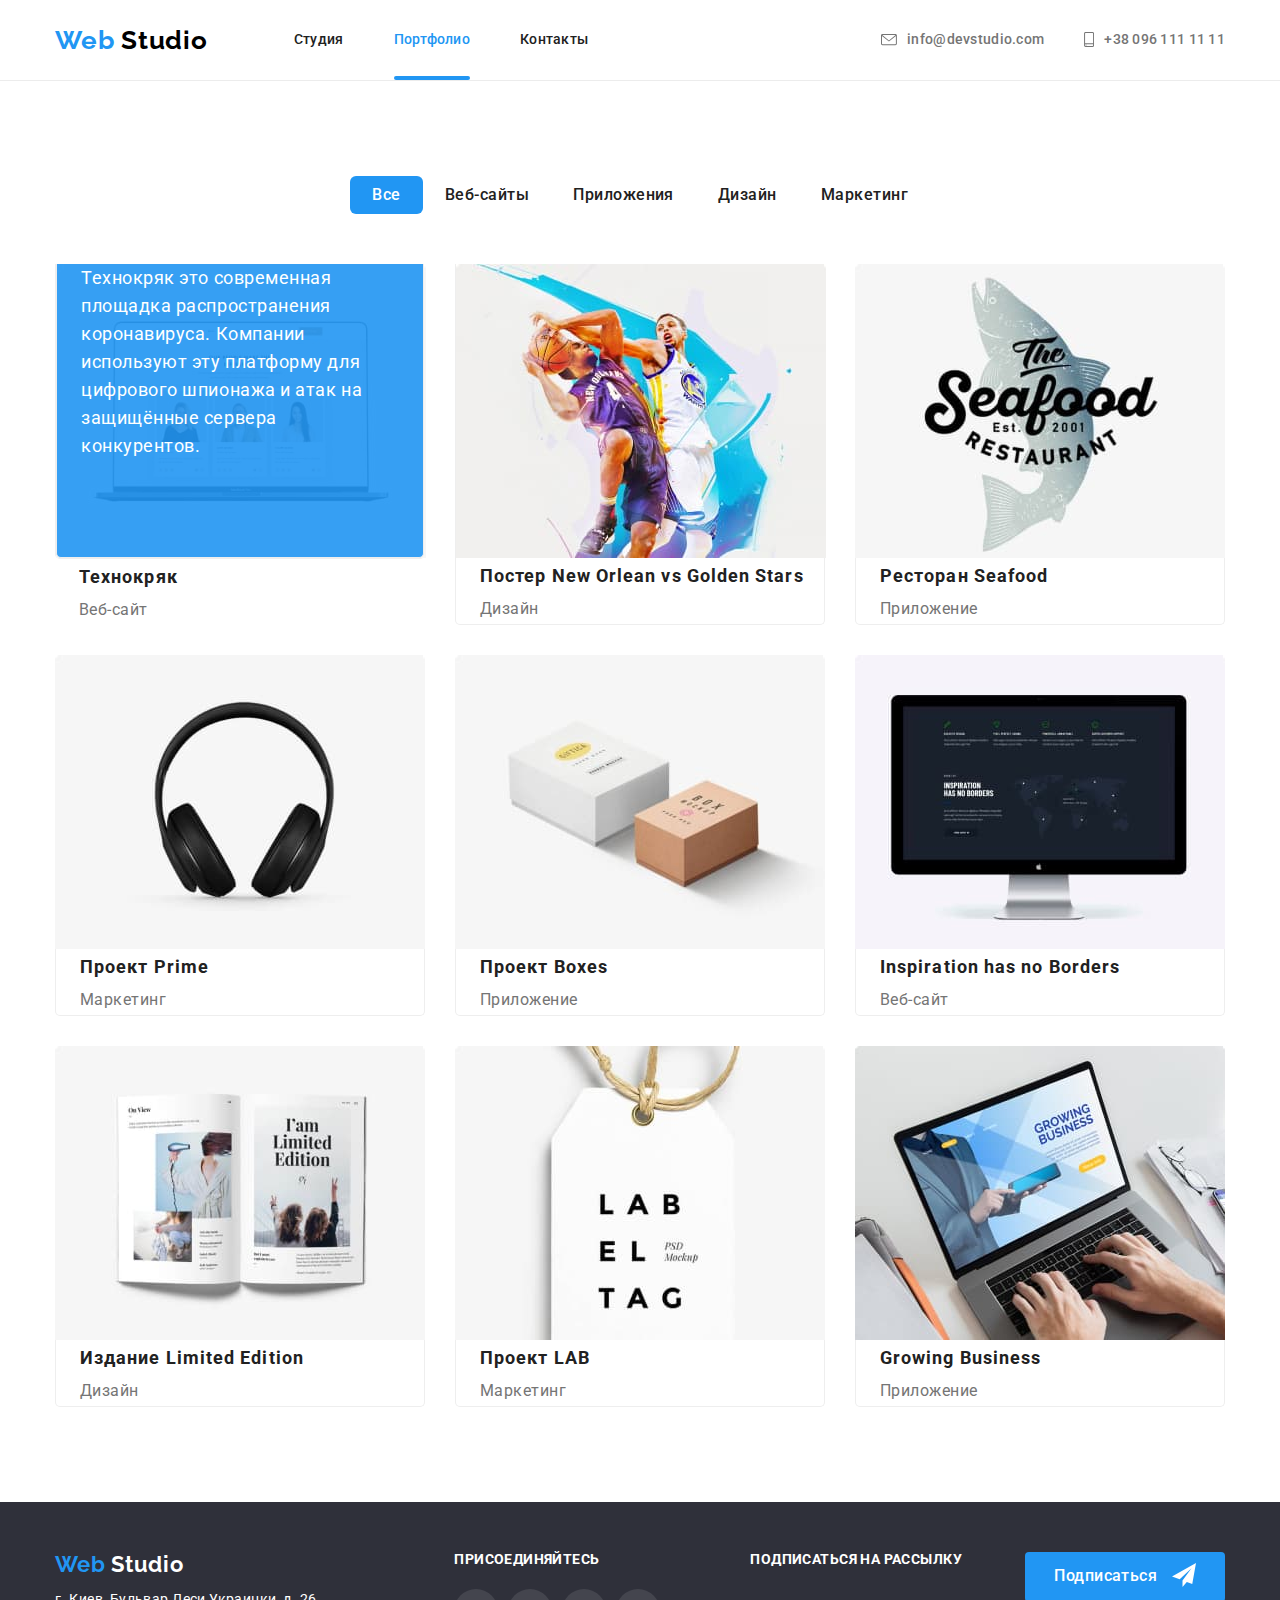
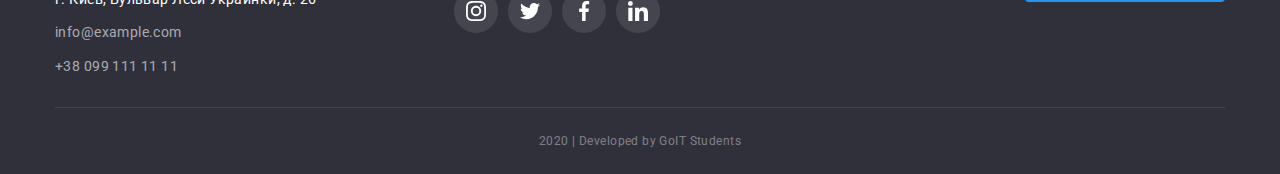
==== commit 60e1f288: "in work" ====
--- a/portfolio.html
+++ b/portfolio.html
@@ -31,7 +31,10 @@
           <ul class="list site-nav">
             <li class="item"><a href="index.html" class="link">Студия</a></li>
             <li class="item">
-              <a href="./portfolio.html" class="link current">Портфолио</a>
+              <div class="bottom-line">
+                <a href="./portfolio.html" class="link current">Портфолио</a>
+                <div class="line"></div>
+              </div>
             </li>
             <li class="item"><a href="" class="link">Контакты</a></li>
           </ul>
@@ -81,23 +84,30 @@
         <!-- Проекты -->
         <ul class="list container projects">
           <li class="project-item">
-            <a href="">
-              <img src="./images/project-1.jpg" alt="laptop" width="370" />
-              <div>
-                <h2 class="project-title">Технокряк</h2>
-                <p class="kind-work">Веб-сайт</p>
-                <p class="description-project visually-hidden">
-                  Технокряк это современная площадка распространения
-                  коронавируса. Компании используют эту платформу для цифрового
-                  шпионажа и атак на защищённые сервера конкурентов.
-                </p>
-              </div>
-            </a>
-          </li>
-          <li class="project-item">
-            <a href="">
-              <img src="./images/project-2.jpg" alt="<Баскетбол>" width="370" />
-              <div>
+            <a href=""
+              ><div class="project-img">
+                <img src="./images/project-1.jpg" alt="laptop" width="370" />
+                <div class="description-project">
+                  <p>
+                    Технокряк это современная площадка распространения
+                    коронавируса. Компании используют эту платформу для
+                    цифрового шпионажа и атак на защищённые сервера конкурентов.
+                  </p>
+                </div>
+              </div>
+              <h2 class="project-title">Технокряк</h2>
+              <p class="kind-work">Веб-сайт</p>
+            </a>
+          </li>
+          <li class="project-item">
+            <a href=""
+              ><div>
+                <img
+                  src="./images/project-2.jpg"
+                  alt="<Баскетбол>"
+                  width="370"
+                />
+
                 <h2 class="project-title">Постер New Orlean vs Golden Stars</h2>
                 <p class="kind-work">Дизайн</p>
                 <p class="description-project visually-hidden">
--- a/css/main.css
+++ b/css/main.css
@@ -319,12 +319,15 @@
 }
 
 .applications {
-  margin-top: 0px;
-  margin-bottom: 0;
+  display: inline-block;
+  position: absolute;
+  bottom: 0;
+
+  width: 100%;
   padding-top: 25px;
   padding-bottom: 25px;
-  border-bottom-left-radius: 4px;
-  border-bottom-right-radius: 4px;
+  /* border-bottom-left-radius: 4px;
+  border-bottom-right-radius: 4px; */
 
   color: var(--primary-white-color);
   background-color: var(--background-color);
@@ -357,6 +360,7 @@
   justify-content: space-between;
 }
 .works > li {
+  position: relative;
   width: 370px;
 }
 
@@ -606,13 +610,16 @@
   border-bottom: 1px solid#EEEEEE;
   border-right: 1px solid#EEEEEE;
   border-left: 1px solid#EEEEEE;
-  padding-top: 20px;
-  padding-bottom: 20px;
+  /* padding-top: 20px; */
+  /* padding-bottom: 20px; */
+}
+.project-img {
+  position: relative;
 }
 
 .project-title {
   margin-bottom: 5px;
-  margin-left: 25px;
+  margin-left: 24px;
 
   color: var(--title-text-color);
 
@@ -627,10 +634,11 @@
 }
 .project-item img {
   display: block;
+  /* margin-bottom: 20px; */
 }
 
 p.kind-work {
-  margin-left: 25px;
+  margin-left: 24px;
 
   font-size: 16px;
   line-height: 1.87;
@@ -638,10 +646,27 @@
   color: var(--primary-text-color);
 }
 .description-project {
-  margin-left: 25px;
+  position: absolute;
+  top: 50%;
+  left: 50%;
+  transform: translate(-50%, -50%);
+  width: 100%;
+  height: 100%;
+
+  display: inline-block;
+  align-items: center;
+
+  padding-left: 24px;
+  padding-right: 24px;
 
   color: var(--primary-white-color);
   background-color: var(--background-color-project);
+
+  font-size: 18px;
+  line-height: 1.56;
+  /* or 156% */
+
+  letter-spacing: 0.03em;
 }
 /* Button */
 
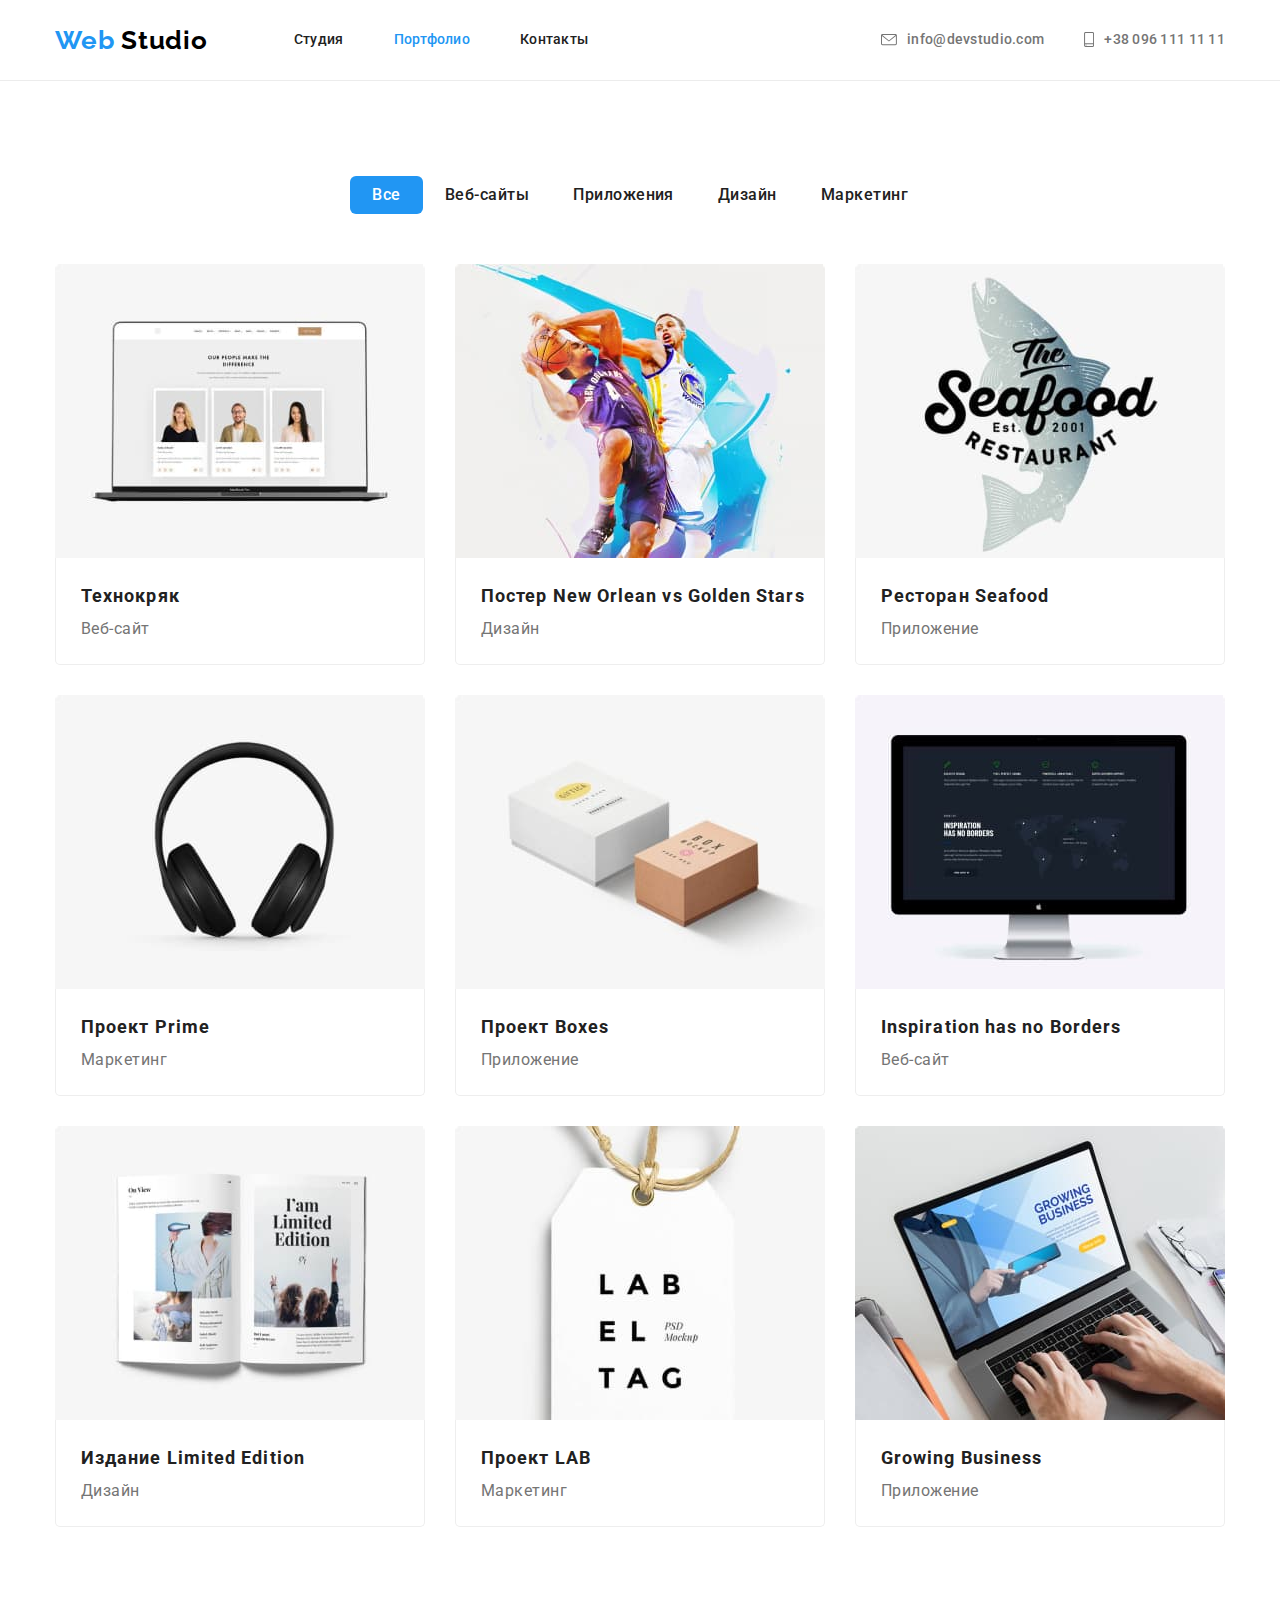
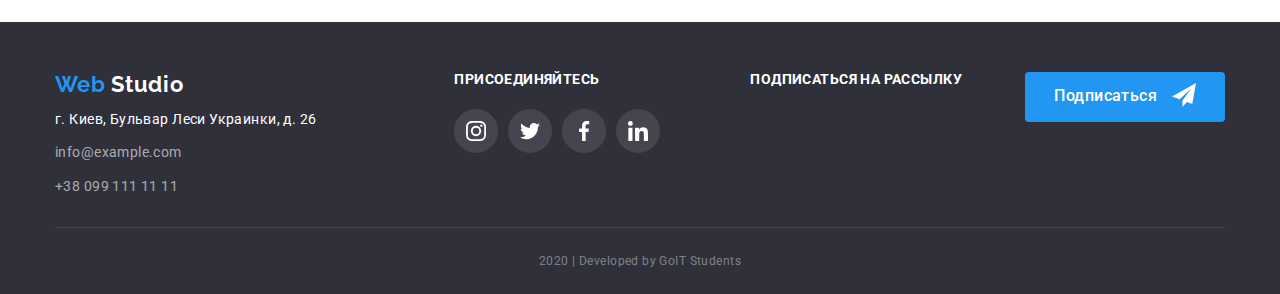
==== commit 6faadf1f: "Revert "in work"" ====
--- a/portfolio.html
+++ b/portfolio.html
@@ -31,10 +31,7 @@
           <ul class="list site-nav">
             <li class="item"><a href="index.html" class="link">Студия</a></li>
             <li class="item">
-              <div class="bottom-line">
-                <a href="./portfolio.html" class="link current">Портфолио</a>
-                <div class="line"></div>
-              </div>
+              <a href="./portfolio.html" class="link current">Портфолио</a>
             </li>
             <li class="item"><a href="" class="link">Контакты</a></li>
           </ul>
@@ -84,30 +81,23 @@
         <!-- Проекты -->
         <ul class="list container projects">
           <li class="project-item">
-            <a href=""
-              ><div class="project-img">
-                <img src="./images/project-1.jpg" alt="laptop" width="370" />
-                <div class="description-project">
-                  <p>
-                    Технокряк это современная площадка распространения
-                    коронавируса. Компании используют эту платформу для
-                    цифрового шпионажа и атак на защищённые сервера конкурентов.
-                  </p>
-                </div>
-              </div>
-              <h2 class="project-title">Технокряк</h2>
-              <p class="kind-work">Веб-сайт</p>
-            </a>
-          </li>
-          <li class="project-item">
-            <a href=""
-              ><div>
-                <img
-                  src="./images/project-2.jpg"
-                  alt="<Баскетбол>"
-                  width="370"
-                />
-
+            <a href="">
+              <img src="./images/project-1.jpg" alt="laptop" width="370" />
+              <div>
+                <h2 class="project-title">Технокряк</h2>
+                <p class="kind-work">Веб-сайт</p>
+                <p class="description-project visually-hidden">
+                  Технокряк это современная площадка распространения
+                  коронавируса. Компании используют эту платформу для цифрового
+                  шпионажа и атак на защищённые сервера конкурентов.
+                </p>
+              </div>
+            </a>
+          </li>
+          <li class="project-item">
+            <a href="">
+              <img src="./images/project-2.jpg" alt="<Баскетбол>" width="370" />
+              <div>
                 <h2 class="project-title">Постер New Orlean vs Golden Stars</h2>
                 <p class="kind-work">Дизайн</p>
                 <p class="description-project visually-hidden">
--- a/css/main.css
+++ b/css/main.css
@@ -319,15 +319,12 @@
 }
 
 .applications {
-  display: inline-block;
-  position: absolute;
-  bottom: 0;
-
-  width: 100%;
+  margin-top: 0px;
+  margin-bottom: 0;
   padding-top: 25px;
   padding-bottom: 25px;
-  /* border-bottom-left-radius: 4px;
-  border-bottom-right-radius: 4px; */
+  border-bottom-left-radius: 4px;
+  border-bottom-right-radius: 4px;
 
   color: var(--primary-white-color);
   background-color: var(--background-color);
@@ -360,7 +357,6 @@
   justify-content: space-between;
 }
 .works > li {
-  position: relative;
   width: 370px;
 }
 
@@ -610,16 +606,13 @@
   border-bottom: 1px solid#EEEEEE;
   border-right: 1px solid#EEEEEE;
   border-left: 1px solid#EEEEEE;
-  /* padding-top: 20px; */
-  /* padding-bottom: 20px; */
-}
-.project-img {
-  position: relative;
+  padding-top: 20px;
+  padding-bottom: 20px;
 }
 
 .project-title {
   margin-bottom: 5px;
-  margin-left: 24px;
+  margin-left: 25px;
 
   color: var(--title-text-color);
 
@@ -634,11 +627,10 @@
 }
 .project-item img {
   display: block;
-  /* margin-bottom: 20px; */
 }
 
 p.kind-work {
-  margin-left: 24px;
+  margin-left: 25px;
 
   font-size: 16px;
   line-height: 1.87;
@@ -646,27 +638,10 @@
   color: var(--primary-text-color);
 }
 .description-project {
-  position: absolute;
-  top: 50%;
-  left: 50%;
-  transform: translate(-50%, -50%);
-  width: 100%;
-  height: 100%;
-
-  display: inline-block;
-  align-items: center;
-
-  padding-left: 24px;
-  padding-right: 24px;
+  margin-left: 25px;
 
   color: var(--primary-white-color);
   background-color: var(--background-color-project);
-
-  font-size: 18px;
-  line-height: 1.56;
-  /* or 156% */
-
-  letter-spacing: 0.03em;
 }
 /* Button */
 
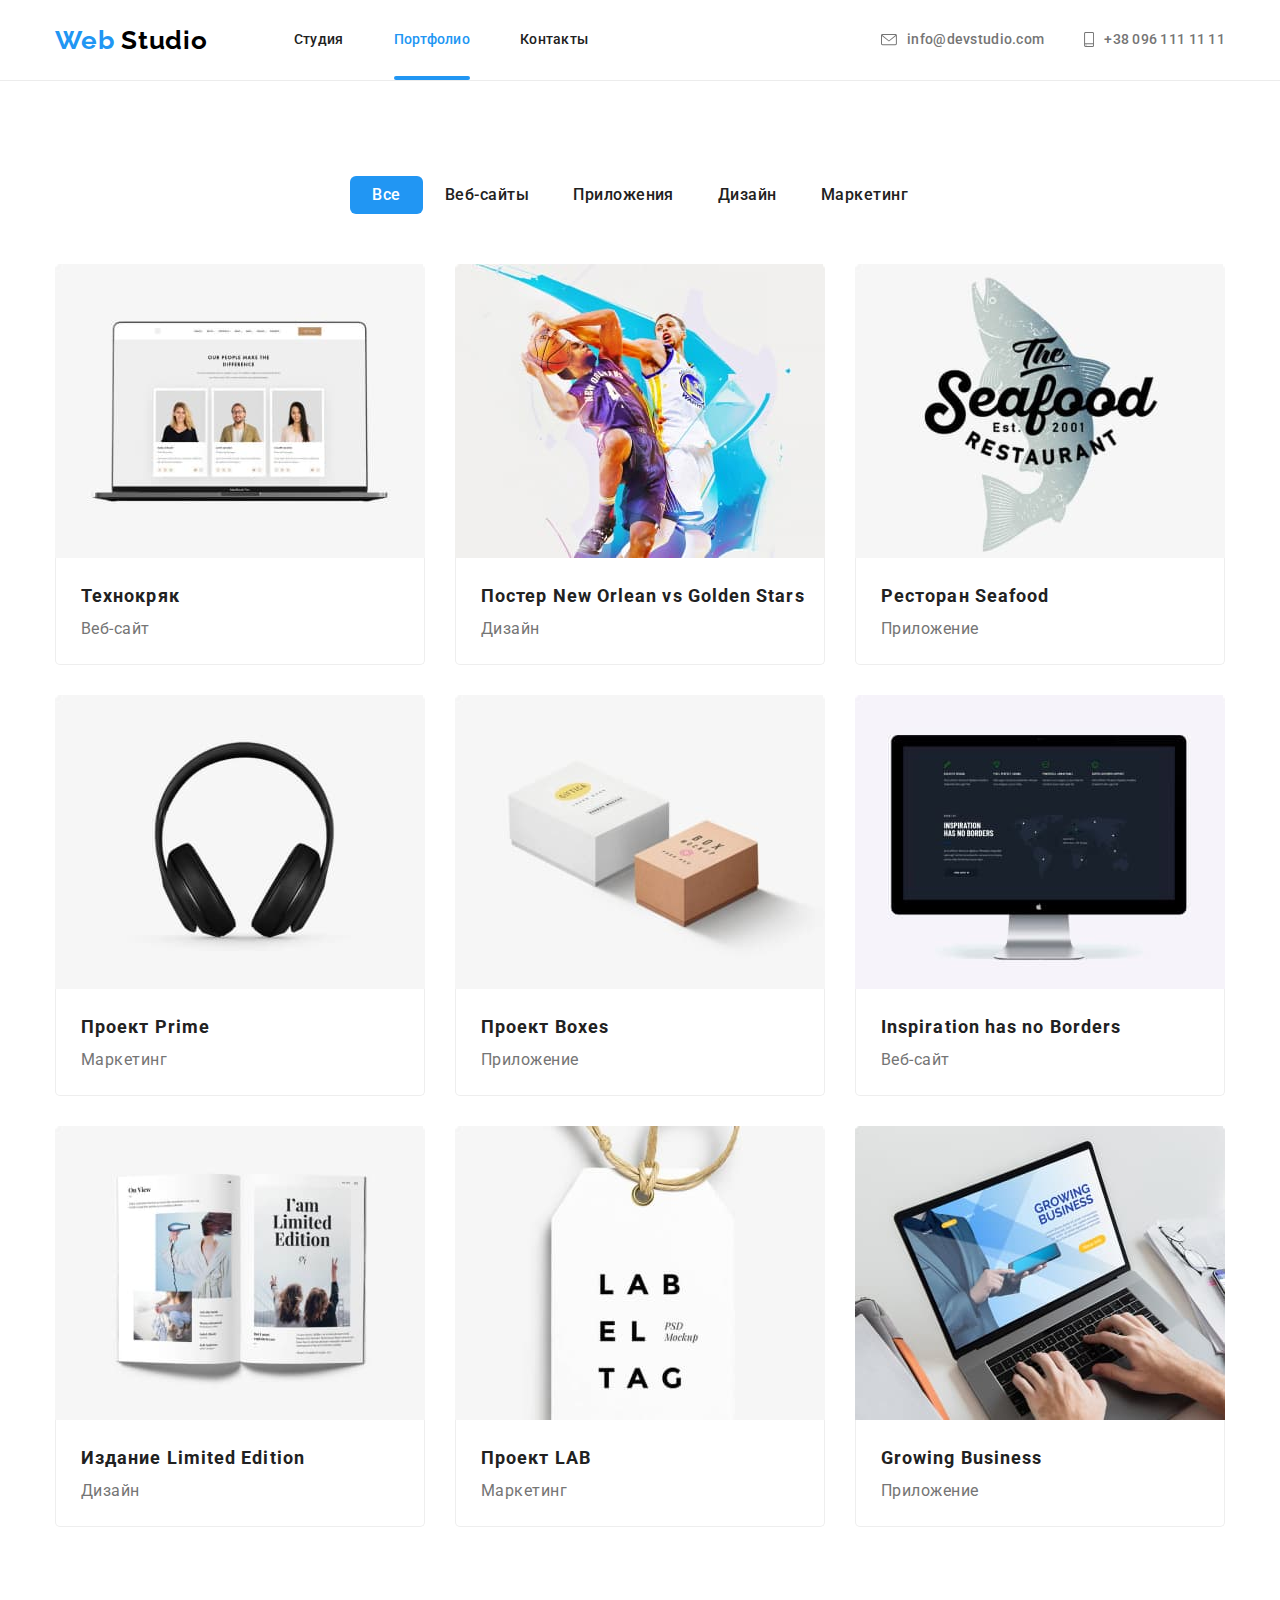
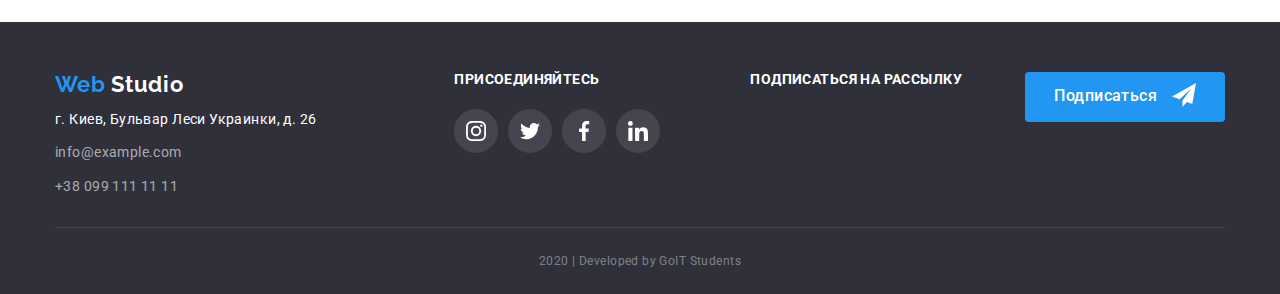
==== commit f2e047c1: "studio hm#5" ====
--- a/portfolio.html
+++ b/portfolio.html
@@ -31,7 +31,10 @@
           <ul class="list site-nav">
             <li class="item"><a href="index.html" class="link">Студия</a></li>
             <li class="item">
-              <a href="./portfolio.html" class="link current">Портфолио</a>
+              <div class="bottom-line">
+                <a href="./portfolio.html" class="link current">Портфолио</a>
+                <div class="line"></div>
+              </div>
             </li>
             <li class="item"><a href="" class="link">Контакты</a></li>
           </ul>
--- a/css/main.css
+++ b/css/main.css
@@ -319,12 +319,17 @@
 }
 
 .applications {
-  margin-top: 0px;
-  margin-bottom: 0;
+  /* margin-top: 0px;
+  margin-bottom: 0; */
+  display: inline-block;
+  position: absolute;
+  bottom: 0;
+
+  width: 100%;
   padding-top: 25px;
   padding-bottom: 25px;
-  border-bottom-left-radius: 4px;
-  border-bottom-right-radius: 4px;
+  /* border-bottom-left-radius: 4px;
+  border-bottom-right-radius: 4px; */
 
   color: var(--primary-white-color);
   background-color: var(--background-color);
@@ -357,6 +362,8 @@
   justify-content: space-between;
 }
 .works > li {
+  position: relative;
+
   width: 370px;
 }
 
